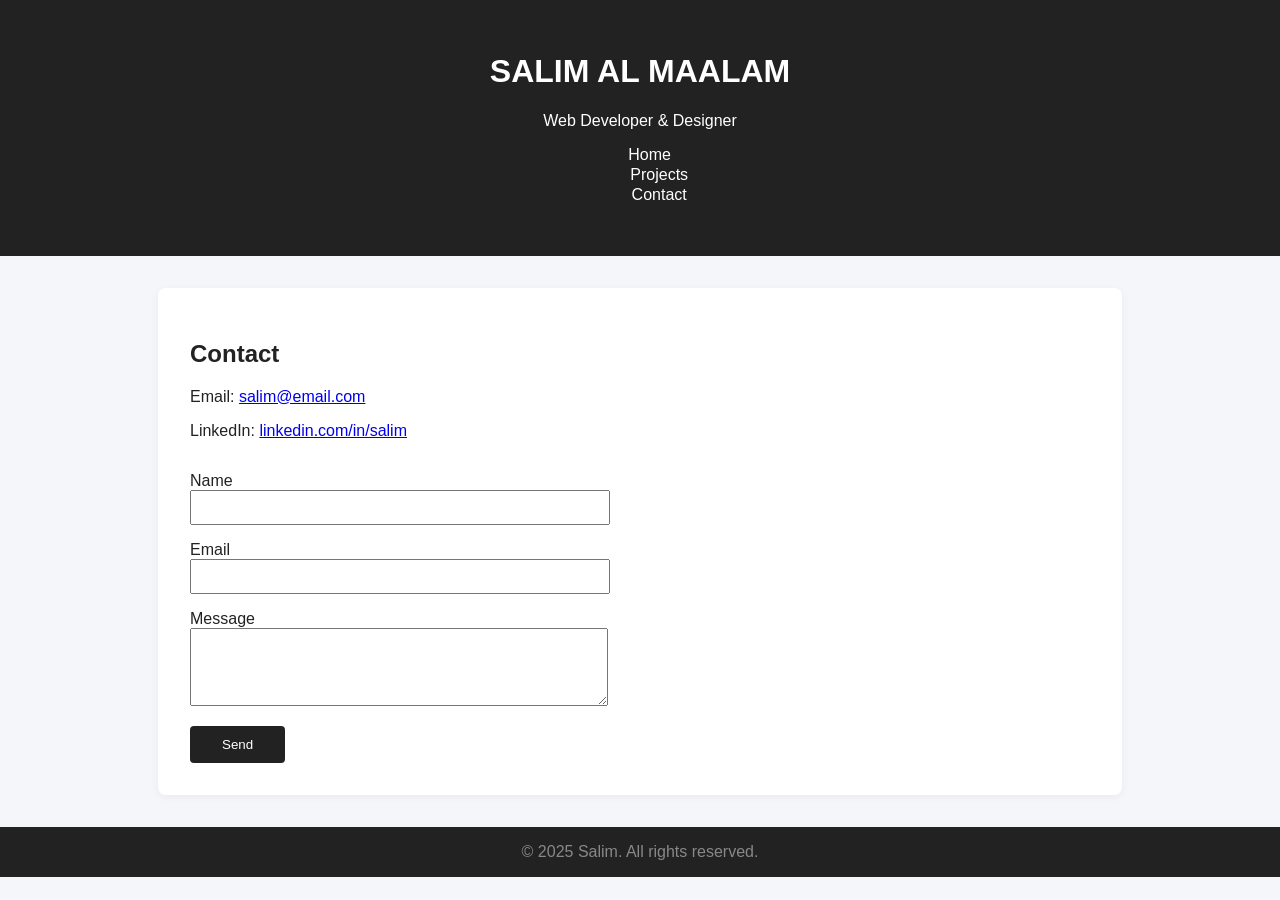
==== contact.html @ 031eb99e "My first Commit!" ====
<!DOCTYPE html>
<html lang="en">
  <head>
    <meta charset="UTF-8" />
    <meta name="viewport" content="width=device-width, initial-scale=1.0" />
    <title>Contact | Salim Portfolio</title>
    <link rel="stylesheet" href="style.css" />
  </head>
  <body>
    <header>
      <h1>SALIM AL MAALAM</h1>
      <p>Web Developer & Designer</p>
      <nav>
        <a href="index.html">Home</a>
        <a href="projects.html">Projects</a>
        <a href="contact.html">Contact</a>
      </nav>
    </header>
    <section>
      <h2>Contact</h2>
      <p>Email: <a href="mailto:salim@email.com">salim@email.com</a></p>
      <p>LinkedIn: <a href="#" target="_blank">linkedin.com/in/salim</a></p>
      <form style="margin-top: 2rem; max-width: 400px">
        <label for="name">Name</label><br />
        <input
          type="text"
          id="name"
          name="name"
          style="width: 100%; padding: 8px; margin-bottom: 1rem"
          required
        /><br />
        <label for="email">Email</label><br />
        <input
          type="email"
          id="email"
          name="email"
          style="width: 100%; padding: 8px; margin-bottom: 1rem"
          required
        /><br />
        <label for="message">Message</label><br />
        <textarea
          id="message"
          name="message"
          rows="4"
          style="width: 100%; padding: 8px; margin-bottom: 1rem"
          required
        ></textarea
        ><br />
        <button
          type="submit"
          style="
            background: #222;
            color: #fff;
            padding: 0.7rem 2rem;
            border: none;
            border-radius: 4px;
            cursor: pointer;
            transition: background 0.3s;
          "
        >
          Send
        </button>
      </form>
    </section>
    <footer>&copy; 2025 Salim. All rights reserved.</footer>
  </body>
</html>
---- style.css ----
/* style.css for Salim Portfolio */

body {
  font-family: "Segoe UI", Arial, sans-serif;
  margin: 0;
  background: #f4f6fa;
  color: #222;
  animation: fadeInBody 1s ease;
}

@keyframes fadeInBody {
  from {
    opacity: 0;
  }
  to {
    opacity: 1;
  }
}

header {
  background: #222;
  color: #fff;
  padding: 2rem 0;
  text-align: center;
  position: relative;
  animation: slideDown 1s cubic-bezier(0.77, 0, 0.18, 1);
}

@keyframes slideDown {
  from {
    transform: translateY(-40px);
    opacity: 0;
  }
  to {
    transform: translateY(0);
    opacity: 1;
  }
}

nav {
  margin-top: 1rem;
}
nav a {
  color: #fff;
  text-decoration: none;
  margin: 0 1.2rem;
  font-weight: 500;
  transition: color 0.3s;
  position: relative;
}
nav a::after {
  content: "";
  display: block;
  width: 0;
  height: 2px;
  background: #ffb347;
  transition: width 0.3s;
  margin: 0 auto;
}
nav a:hover {
  color: #ffb347;
}
nav a:hover::after {
  width: 100%;
}

section {
  max-width: 900px;
  margin: 2rem auto;
  padding: 2rem;
  background: #fff;
  border-radius: 8px;
  box-shadow: 0 2px 8px rgba(0, 0, 0, 0.05);
  animation: fadeInSection 1.2s;
}
@keyframes fadeInSection {
  from {
    opacity: 0;
    transform: translateY(30px);
  }
  to {
    opacity: 1;
    transform: translateY(0);
  }
}

ul.skills {
  display: flex;
  flex-wrap: wrap;
  gap: 1rem;
  list-style: none;
  padding: 0;
}
ul.skills li {
  background: #eee;
  padding: 0.5rem 1rem;
  border-radius: 4px;
  font-weight: 500;
  transition: background 0.3s, transform 0.3s;
}
ul.skills li:hover {
  background: #ffb347;
  color: #fff;
  transform: scale(1.08);
}

.projects-list {
  display: flex;
  flex-wrap: wrap;
  gap: 2rem;
}
.project-card {
  flex: 1 1 250px;
  background: #f9f9f9;
  padding: 1rem;
  border-radius: 6px;
  box-shadow: 0 1px 4px rgba(0, 0, 0, 0.04);
  transition: transform 0.3s, box-shadow 0.3s;
  animation: fadeInCard 1.2s;
}
@keyframes fadeInCard {
  from {
    opacity: 0;
    transform: scale(0.95);
  }
  to {
    opacity: 1;
    transform: scale(1);
  }
}
.project-card:hover {
  transform: translateY(-8px) scale(1.03);
  box-shadow: 0 4px 16px rgba(0, 0, 0, 0.1);
}

footer {
  text-align: center;
  padding: 1rem 0;
  color: #888;
  background: #222;
  margin-top: 2rem;
  font-size: 1rem;
}

@media (max-width: 700px) {
  section,
  .projects-list {
    flex-direction: column;
  }
  .projects-list {
    gap: 1rem;
  }
}
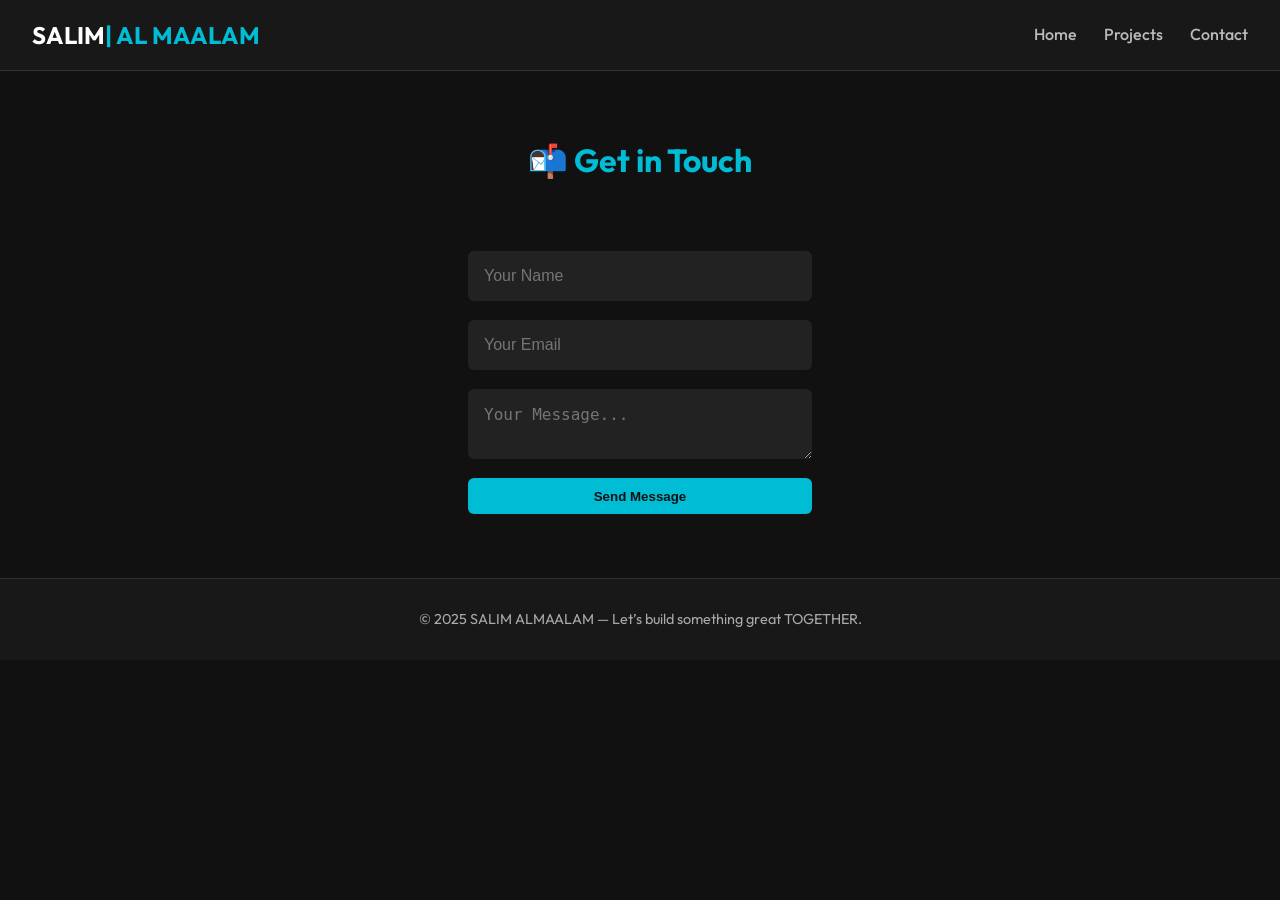
==== commit 8541ddb7: "Changed the whole style for some reason..." ====
--- a/contact.html
+++ b/contact.html
@@ -3,65 +3,39 @@
   <head>
     <meta charset="UTF-8" />
     <meta name="viewport" content="width=device-width, initial-scale=1.0" />
-    <title>Contact | Salim Portfolio</title>
-    <link rel="stylesheet" href="style.css" />
+    <title>Contact | John Doe</title>
+    <link rel="stylesheet" href="css/style.css" />
+    <link
+      href="https://fonts.googleapis.com/css2?family=Outfit:wght@400;600;700&display=swap"
+      rel="stylesheet"
+    />
   </head>
   <body>
     <header>
-      <h1>SALIM AL MAALAM</h1>
-      <p>Web Developer & Designer</p>
+      <div class="logo">SALIM<span>| AL MAALAM</span></div>
       <nav>
         <a href="index.html">Home</a>
         <a href="projects.html">Projects</a>
         <a href="contact.html">Contact</a>
       </nav>
     </header>
-    <section>
-      <h2>Contact</h2>
-      <p>Email: <a href="mailto:salim@email.com">salim@email.com</a></p>
-      <p>LinkedIn: <a href="#" target="_blank">linkedin.com/in/salim</a></p>
-      <form style="margin-top: 2rem; max-width: 400px">
-        <label for="name">Name</label><br />
-        <input
-          type="text"
-          id="name"
-          name="name"
-          style="width: 100%; padding: 8px; margin-bottom: 1rem"
+
+    <main class="contact-section">
+      <h1 class="section-title">📬 Get in Touch</h1>
+      <form class="contact-form">
+        <input type="text" name="name" placeholder="Your Name" required />
+        <input type="email" name="email" placeholder="Your Email" required />
+        <textarea
+          name="message"
+          placeholder="Your Message..."
           required
-        /><br />
-        <label for="email">Email</label><br />
-        <input
-          type="email"
-          id="email"
-          name="email"
-          style="width: 100%; padding: 8px; margin-bottom: 1rem"
-          required
-        /><br />
-        <label for="message">Message</label><br />
-        <textarea
-          id="message"
-          name="message"
-          rows="4"
-          style="width: 100%; padding: 8px; margin-bottom: 1rem"
-          required
-        ></textarea
-        ><br />
-        <button
-          type="submit"
-          style="
-            background: #222;
-            color: #fff;
-            padding: 0.7rem 2rem;
-            border: none;
-            border-radius: 4px;
-            cursor: pointer;
-            transition: background 0.3s;
-          "
-        >
-          Send
-        </button>
+        ></textarea>
+        <button type="submit">Send Message</button>
       </form>
-    </section>
-    <footer>&copy; 2025 Salim. All rights reserved.</footer>
+    </main>
+
+    <footer>
+      <p>© 2025 SALIM ALMAALAM — Let’s build something great TOGETHER.</p>
+    </footer>
   </body>
 </html>
--- a/css/style.css
+++ b/css/style.css
@@ -0,0 +1,194 @@
+/* Reset & Base */
+* {
+  margin: 0;
+  padding: 0;
+  box-sizing: border-box;
+}
+
+html {
+  scroll-behavior: smooth;
+}
+
+body {
+  font-family: "Outfit", sans-serif;
+  background-color: #111;
+  color: #f0f0f0;
+  line-height: 1.6;
+}
+
+/* Header */
+header {
+  background: #181818;
+  padding: 1em 2em;
+  display: flex;
+  justify-content: space-between;
+  align-items: center;
+  border-bottom: 1px solid #333;
+}
+
+.logo {
+  font-size: 1.5rem;
+  font-weight: 700;
+  color: #fff;
+}
+
+.logo span {
+  color: #00bcd4;
+}
+
+nav a {
+  color: #bbb;
+  margin-left: 1.5em;
+  text-decoration: none;
+  font-weight: 500;
+  transition: color 0.3s ease;
+}
+
+nav a:hover {
+  color: #00bcd4;
+}
+
+/* Hero Section */
+.hero {
+  display: flex;
+  justify-content: space-between;
+  align-items: center;
+  padding: 4em 10%;
+  flex-wrap: wrap;
+}
+
+.hero-text {
+  flex: 1;
+  max-width: 600px;
+}
+
+.hero-text h1 {
+  font-size: 2.8rem;
+  margin-bottom: 0.5em;
+}
+
+.hero-text h1 span {
+  color: #00bcd4;
+}
+
+.hero-text p {
+  font-size: 1.1rem;
+  color: #ccc;
+  margin-bottom: 1.5em;
+}
+
+.cta-btn {
+  display: inline-block;
+  padding: 0.75em 1.5em;
+  background: #00bcd4;
+  color: #111;
+  border-radius: 4px;
+  text-decoration: none;
+  font-weight: bold;
+  transition: background 0.3s;
+}
+
+.cta-btn:hover {
+  background: #00acc1;
+}
+
+.hero-img img {
+  width: 100%;
+  max-width: 400px;
+  border-radius: 10px;
+}
+
+/* Footer */
+footer {
+  text-align: center;
+  padding: 2em;
+  border-top: 1px solid #333;
+  background: #181818;
+  font-size: 0.9rem;
+  color: #aaa;
+}
+.projects-section {
+  padding: 4em 10%;
+}
+
+.section-title {
+  font-size: 2rem;
+  margin-bottom: 2em;
+  text-align: center;
+  color: #00bcd4;
+}
+
+.project-grid {
+  display: grid;
+  gap: 2em;
+  grid-template-columns: repeat(auto-fit, minmax(300px, 1fr));
+}
+
+.project-card {
+  background: #1c1c1c;
+  border-radius: 10px;
+  overflow: hidden;
+  box-shadow: 0 0 20px rgba(0, 0, 0, 0.3);
+  transition: transform 0.3s ease;
+  display: block;
+  text-decoration: none;
+}
+.project-card a {
+  color: #ccc;
+  text-decoration: none;
+}
+.project-card:hover {
+  transform: translateY(-8px);
+}
+
+.project-card img {
+  width: 100%;
+  height: auto;
+}
+
+.project-card h2 {
+  padding: 1em 1em 0 1em;
+  color: #ccc;
+}
+
+.project-card p {
+  padding: 0.5em 1em 1em;
+  color: #ccc;
+}
+.contact-section {
+  padding: 4em 10%;
+  max-width: 600px;
+  margin: auto;
+}
+
+.contact-form {
+  display: flex;
+  flex-direction: column;
+  gap: 1.2em;
+}
+
+.contact-form input,
+.contact-form textarea {
+  padding: 1em;
+  border: none;
+  border-radius: 6px;
+  background: #222;
+  color: #f0f0f0;
+  font-size: 1rem;
+  resize: vertical;
+}
+
+.contact-form button {
+  background: #00bcd4;
+  border: none;
+  padding: 0.8em;
+  font-weight: bold;
+  color: #111;
+  border-radius: 6px;
+  cursor: pointer;
+  transition: background 0.3s ease;
+}
+
+.contact-form button:hover {
+  background: #00acc1;
+}
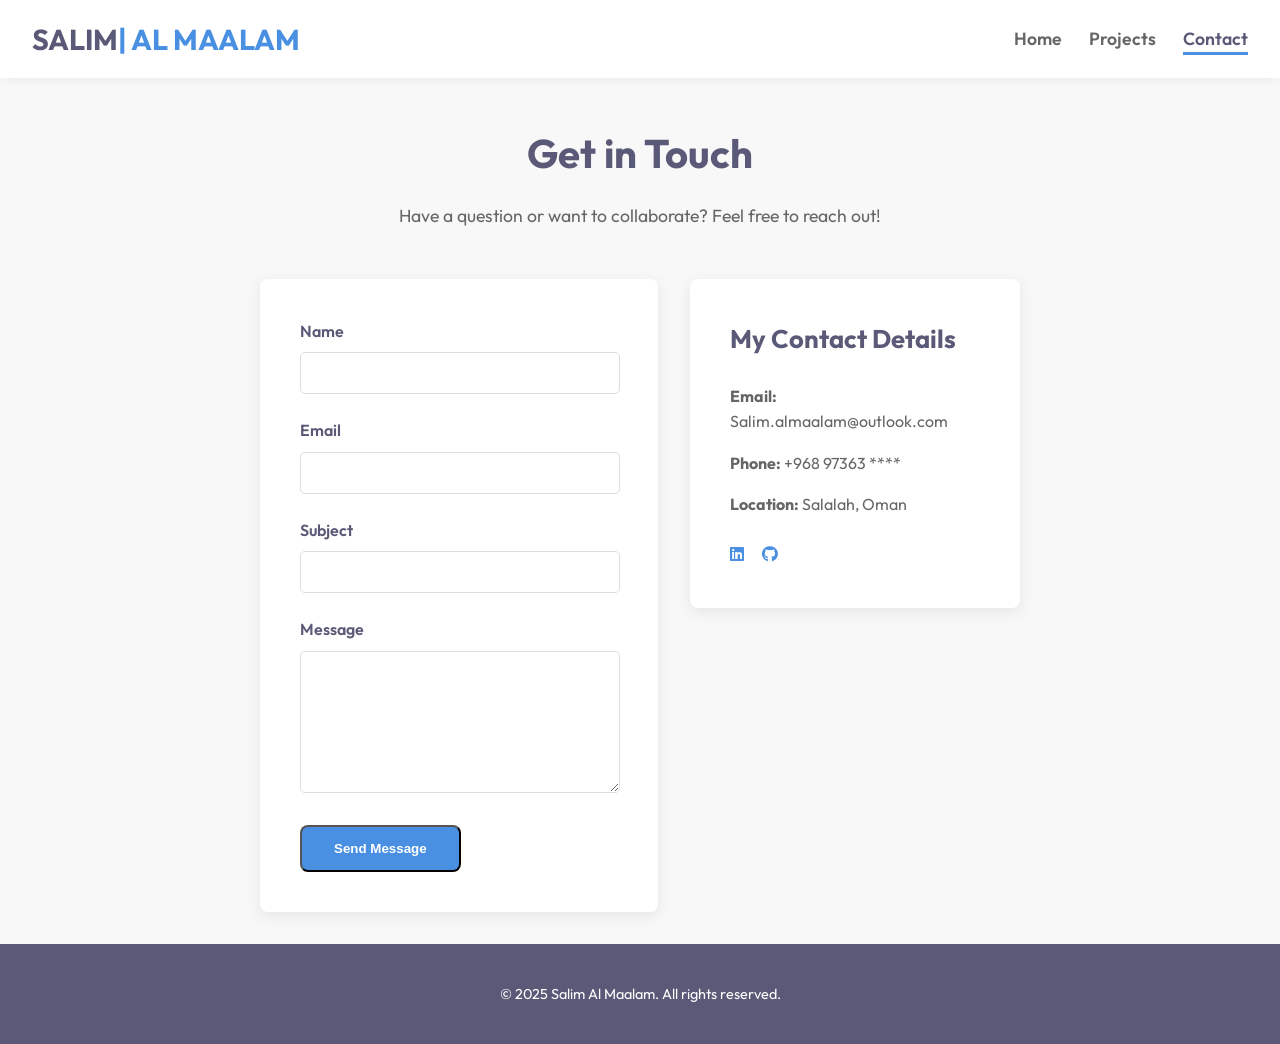
==== commit 4ba0cfe1: "Changed the whole style and added pictures and updated projects" ====
--- a/contact.html
+++ b/contact.html
@@ -3,11 +3,17 @@
   <head>
     <meta charset="UTF-8" />
     <meta name="viewport" content="width=device-width, initial-scale=1.0" />
-    <title>Contact | John Doe</title>
+    <title>Contact Me | Salim Al Maalam</title>
     <link rel="stylesheet" href="css/style.css" />
+    <link rel="preconnect" href="https://fonts.googleapis.com" />
     <link
       href="https://fonts.googleapis.com/css2?family=Outfit:wght@400;600;700&display=swap"
       rel="stylesheet"
+    />
+    <!-- Font Awesome CDN -->
+    <link
+      rel="stylesheet"
+      href="https://cdnjs.cloudflare.com/ajax/libs/font-awesome/6.5.0/css/all.min.css"
     />
   </head>
   <body>
@@ -16,26 +22,52 @@
       <nav>
         <a href="index.html">Home</a>
         <a href="projects.html">Projects</a>
-        <a href="contact.html">Contact</a>
+        <a href="contact.html" class="active">Contact</a>
       </nav>
     </header>
 
     <main class="contact-section">
-      <h1 class="section-title">📬 Get in Touch</h1>
-      <form class="contact-form">
-        <input type="text" name="name" placeholder="Your Name" required />
-        <input type="email" name="email" placeholder="Your Email" required />
-        <textarea
-          name="message"
-          placeholder="Your Message..."
-          required
-        ></textarea>
-        <button type="submit">Send Message</button>
-      </form>
+      <h1>Get in Touch</h1>
+      <p class="contact-intro">
+        Have a question or want to collaborate? Feel free to reach out!
+      </p>
+
+      <div class="contact-container">
+        <form class="contact-form" action="#" method="POST">
+          <div class="form-group">
+            <label for="name">Name</label>
+            <input type="text" id="name" name="name" required />
+          </div>
+          <div class="form-group">
+            <label for="email">Email</label>
+            <input type="email" id="email" name="email" required />
+          </div>
+          <div class="form-group">
+            <label for="subject">Subject</label>
+            <input type="text" id="subject" name="subject" />
+          </div>
+          <div class="form-group">
+            <label for="message">Message</label>
+            <textarea id="message" name="message" rows="6" required></textarea>
+          </div>
+          <button type="submit" class="btn">Send Message</button>
+        </form>
+
+        <div class="contact-info">
+          <h3>My Contact Details</h3>
+          <p><strong>Email:</strong> Salim.almaalam@outlook.com</p>
+          <p><strong>Phone:</strong> +968 97363 ****</p>
+          <p><strong>Location:</strong> Salalah, Oman</p>
+          <div class="social-links">
+            <a href="#" target="_blank"><i class="fab fa-linkedin"></i></a>
+            <a href="#" target="_blank"><i class="fab fa-github"></i></a>
+          </div>
+        </div>
+      </div>
     </main>
 
     <footer>
-      <p>© 2025 SALIM ALMAALAM — Let’s build something great TOGETHER.</p>
+      <p>&copy; 2025 Salim Al Maalam. All rights reserved.</p>
     </footer>
   </body>
 </html>
--- a/css/style.css
+++ b/css/style.css
@@ -1,194 +1,455 @@
-/* Reset & Base */
-* {
+/* General Styling */
+:root {
+  --primary-color: #5a5a78; /* A professional purple/grey */
+  --secondary-color: #8c8c9e; /* Lighter shade for accents */
+  --accent-color: #4a90e2; /* A vibrant blue for highlights */
+  --text-color: #333;
+  --light-text-color: #666;
+  --background-color: #f8f8f8;
+  --card-background: #ffffff;
+  --border-radius: 8px;
+  --transition-speed: 0.3s;
+}
+
+body {
+  font-family: "Outfit", sans-serif;
   margin: 0;
   padding: 0;
-  box-sizing: border-box;
-}
-
-html {
-  scroll-behavior: smooth;
-}
-
-body {
-  font-family: "Outfit", sans-serif;
-  background-color: #111;
-  color: #f0f0f0;
   line-height: 1.6;
+  color: var(--text-color);
+  background-color: var(--background-color);
+  display: flex;
+  flex-direction: column;
+  min-height: 100vh;
+}
+
+h1,
+h2,
+h3 {
+  color: var(--primary-color);
+  font-weight: 700;
+}
+
+a {
+  text-decoration: none;
+  color: var(--accent-color);
+  transition: color var(--transition-speed) ease-in-out;
+}
+
+a:hover {
+  color: var(--primary-color);
 }
 
 /* Header */
 header {
-  background: #181818;
-  padding: 1em 2em;
+  background-color: var(--card-background);
+  padding: 1rem 2rem;
+  box-shadow: 0 2px 10px rgba(0, 0, 0, 0.05);
   display: flex;
   justify-content: space-between;
   align-items: center;
-  border-bottom: 1px solid #333;
+  flex-wrap: wrap; /* Allows navigation to wrap on smaller screens */
+  position: sticky;
+  top: 0;
+  z-index: 1000;
 }
 
 .logo {
-  font-size: 1.5rem;
+  font-size: 1.8rem;
   font-weight: 700;
-  color: #fff;
+  color: var(--primary-color);
 }
 
 .logo span {
-  color: #00bcd4;
+  color: var(--accent-color);
 }
 
 nav a {
-  color: #bbb;
-  margin-left: 1.5em;
-  text-decoration: none;
-  font-weight: 500;
-  transition: color 0.3s ease;
-}
-
-nav a:hover {
-  color: #00bcd4;
-}
-
-/* Hero Section */
-.hero {
+  margin-left: 1.5rem;
+  font-weight: 600;
+  font-size: 1.1rem;
+  color: var(--light-text-color);
+  position: relative;
+  transition: color var(--transition-speed) ease-in-out;
+}
+
+nav a::after {
+  content: "";
+  position: absolute;
+  left: 0;
+  bottom: -5px;
+  width: 0;
+  height: 3px;
+  background-color: var(--accent-color);
+  transition: width var(--transition-speed) ease-in-out;
+}
+
+nav a:hover::after,
+nav a.active::after {
+  width: 100%;
+}
+
+nav a.active {
+  color: var(--primary-color);
+}
+
+/* Main Content Area */
+main {
+  flex: 1; /* Allows main content to grow and push footer down */
+  padding: 2rem;
+  max-width: 1200px;
+  margin: 0 auto;
+  opacity: 0; /* For fade-in animation */
+  animation: fadeIn 1s forwards;
+}
+
+@keyframes fadeIn {
+  to {
+    opacity: 1;
+  }
+}
+
+/* Home Page Specific */
+.home-hero {
   display: flex;
-  justify-content: space-between;
   align-items: center;
-  padding: 4em 10%;
+  justify-content: center;
+  gap: 3rem;
+  padding: 4rem 0;
+  flex-wrap: wrap-reverse; /* Image on right on desktop, top on mobile */
+  text-align: center; /* Center text on mobile */
+}
+
+.hero-content {
+  flex: 1;
+  min-width: 300px;
+}
+
+.hero-content h1 {
+  font-size: 3.5rem;
+  margin-bottom: 0.5rem;
+  line-height: 1.1;
+}
+
+.hero-content h2 {
+  font-size: 2rem;
+  color: var(--secondary-color);
+  margin-top: 0;
+}
+
+.hero-content p {
+  font-size: 1.1rem;
+  margin-bottom: 2rem;
+  color: var(--light-text-color);
+}
+
+.hero-image {
+  flex: 1;
+  min-width: 250px;
+  display: flex;
+  justify-content: center;
+}
+
+.profile-pic {
+  width: 300px;
+  height: 400px;
+  border-radius: 25%;
+  object-fit: cover;
+  border: 5px solid var(--accent-color);
+  box-shadow: 0 10px 20px rgba(0, 0, 0, 0.1);
+  transition: transform 0.5s ease-in-out;
+}
+
+.profile-pic:hover {
+  transform: scale(1.03);
+}
+
+.btn {
+  display: inline-block;
+  background-color: var(--accent-color);
+  color: white;
+  padding: 0.9rem 2rem;
+  border-radius: var(--border-radius);
+  font-weight: 600;
+  transition: background-color var(--transition-speed) ease-in-out,
+    transform var(--transition-speed) ease-in-out;
+}
+
+.btn:hover {
+  background-color: var(--primary-color);
+  color: var(--background-color);
+  transform: translateY(-3px);
+}
+
+/* Projects Page Specific */
+.projects-grid {
+  display: grid;
+  grid-template-columns: repeat(auto-fit, minmax(300px, 1fr));
+  gap: 2rem;
+  padding-top: 1rem;
+}
+
+.projects-grid h1 {
+  grid-column: 1 / -1; /* Spans across all columns */
+  text-align: center;
+  margin-bottom: 2rem;
+  font-size: 2.5rem;
+}
+
+.project-card {
+  background-color: var(--card-background);
+  border-radius: var(--border-radius);
+  box-shadow: 0 4px 15px rgba(0, 0, 0, 0.08);
+  overflow: hidden;
+  transition: transform var(--transition-speed) ease-in-out,
+    box-shadow var(--transition-speed) ease-in-out;
+}
+
+.project-card:hover {
+  transform: translateY(-5px);
+  box-shadow: 0 8px 25px rgba(0, 0, 0, 0.12);
+}
+
+.project-card img {
+  width: 100%;
+  height: 200px;
+  object-fit: cover;
+  display: block;
+}
+
+.project-card h3 {
+  padding: 1rem 1.5rem 0.5rem;
+  margin: 0;
+  font-size: 1.4rem;
+}
+
+.project-card p {
+  padding: 0 1.5rem 1rem;
+  color: var(--light-text-color);
+  font-size: 0.95rem;
+}
+
+.project-card .project-link {
+  display: inline-block;
+  margin: 0 1.5rem 1.5rem;
+  padding: 0.6rem 1rem;
+  border: 1px solid var(--accent-color);
+  border-radius: 5px;
+  font-size: 0.9rem;
+  font-weight: 600;
+  transition: all var(--transition-speed) ease-in-out;
+}
+
+.project-card .project-link:hover {
+  background-color: var(--accent-color);
+  color: white;
+}
+
+/* Contact Page Specific */
+.contact-section {
+  text-align: center;
+  padding-top: 1rem;
+}
+
+.contact-section h1 {
+  font-size: 2.5rem;
+  margin-bottom: 1rem;
+}
+
+.contact-intro {
+  font-size: 1.1rem;
+  color: var(--light-text-color);
+  margin-bottom: 3rem;
+}
+
+.contact-container {
+  display: flex;
   flex-wrap: wrap;
-}
-
-.hero-text {
-  flex: 1;
-  max-width: 600px;
-}
-
-.hero-text h1 {
-  font-size: 2.8rem;
-  margin-bottom: 0.5em;
-}
-
-.hero-text h1 span {
-  color: #00bcd4;
-}
-
-.hero-text p {
-  font-size: 1.1rem;
-  color: #ccc;
-  margin-bottom: 1.5em;
-}
-
-.cta-btn {
+  gap: 2rem;
+  justify-content: center;
+  align-items: flex-start; /* Align items to the top */
+}
+
+.contact-form {
+  background-color: var(--card-background);
+  padding: 2.5rem;
+  border-radius: var(--border-radius);
+  box-shadow: 0 4px 15px rgba(0, 0, 0, 0.08);
+  flex: 2; /* Takes more space */
+  min-width: 300px;
+  text-align: left;
+}
+
+.contact-form .form-group {
+  margin-bottom: 1.5rem;
+}
+
+.contact-form label {
+  display: block;
+  margin-bottom: 0.5rem;
+  font-weight: 600;
+  color: var(--primary-color);
+}
+
+.contact-form input[type="text"],
+.contact-form input[type="email"],
+.contact-form textarea {
+  width: calc(100% - 20px); /* Account for padding */
+  padding: 10px;
+  border: 1px solid #ddd;
+  border-radius: 5px;
+  font-family: "Outfit", sans-serif;
+  font-size: 1rem;
+  transition: border-color var(--transition-speed) ease-in-out;
+}
+
+.contact-form input:focus,
+.contact-form textarea:focus {
+  border-color: var(--accent-color);
+  outline: none;
+  box-shadow: 0 0 5px rgba(74, 144, 226, 0.3);
+}
+
+.contact-form textarea {
+  resize: vertical;
+}
+
+.contact-info {
+  background-color: var(--card-background);
+  padding: 2.5rem;
+  border-radius: var(--border-radius);
+  box-shadow: 0 4px 15px rgba(0, 0, 0, 0.08);
+  flex: 1; /* Takes less space */
+  min-width: 250px;
+  text-align: left;
+}
+
+.contact-info h3 {
+  margin-top: 0;
+  margin-bottom: 1.5rem;
+  font-size: 1.6rem;
+  color: var(--primary-color);
+}
+
+.contact-info p {
+  margin-bottom: 0.8rem;
+  color: var(--light-text-color);
+  font-size: 1rem;
+}
+
+.social-links {
+  margin-top: 1.5rem;
+}
+
+.social-links a {
+  margin-right: 15px;
   display: inline-block;
-  padding: 0.75em 1.5em;
-  background: #00bcd4;
-  color: #111;
-  border-radius: 4px;
-  text-decoration: none;
-  font-weight: bold;
-  transition: background 0.3s;
-}
-
-.cta-btn:hover {
-  background: #00acc1;
-}
-
-.hero-img img {
-  width: 100%;
-  max-width: 400px;
-  border-radius: 10px;
+  transition: transform var(--transition-speed) ease-in-out;
+}
+
+.social-links a:hover {
+  transform: translateY(-3px);
+}
+
+.social-links img {
+  width: 30px;
+  height: 30px;
+  border-radius: 50%;
+  object-fit: contain;
 }
 
 /* Footer */
 footer {
   text-align: center;
-  padding: 2em;
-  border-top: 1px solid #333;
-  background: #181818;
+  padding: 1.5rem;
+  background-color: var(--primary-color);
+  color: white;
+  margin-top: auto; /* Pushes footer to the bottom */
   font-size: 0.9rem;
-  color: #aaa;
-}
-.projects-section {
-  padding: 4em 10%;
-}
-
-.section-title {
-  font-size: 2rem;
-  margin-bottom: 2em;
-  text-align: center;
-  color: #00bcd4;
-}
-
-.project-grid {
-  display: grid;
-  gap: 2em;
-  grid-template-columns: repeat(auto-fit, minmax(300px, 1fr));
-}
-
-.project-card {
-  background: #1c1c1c;
-  border-radius: 10px;
-  overflow: hidden;
-  box-shadow: 0 0 20px rgba(0, 0, 0, 0.3);
-  transition: transform 0.3s ease;
-  display: block;
-  text-decoration: none;
-}
-.project-card a {
-  color: #ccc;
-  text-decoration: none;
-}
-.project-card:hover {
-  transform: translateY(-8px);
-}
-
-.project-card img {
-  width: 100%;
-  height: auto;
-}
-
-.project-card h2 {
-  padding: 1em 1em 0 1em;
-  color: #ccc;
-}
-
-.project-card p {
-  padding: 0.5em 1em 1em;
-  color: #ccc;
-}
-.contact-section {
-  padding: 4em 10%;
-  max-width: 600px;
-  margin: auto;
-}
-
-.contact-form {
-  display: flex;
-  flex-direction: column;
-  gap: 1.2em;
-}
-
-.contact-form input,
-.contact-form textarea {
-  padding: 1em;
-  border: none;
-  border-radius: 6px;
-  background: #222;
-  color: #f0f0f0;
-  font-size: 1rem;
-  resize: vertical;
-}
-
-.contact-form button {
-  background: #00bcd4;
-  border: none;
-  padding: 0.8em;
-  font-weight: bold;
-  color: #111;
-  border-radius: 6px;
-  cursor: pointer;
-  transition: background 0.3s ease;
-}
-
-.contact-form button:hover {
-  background: #00acc1;
-}
+}
+
+/* Responsive Design */
+@media (max-width: 768px) {
+  header {
+    flex-direction: column;
+    text-align: center;
+  }
+
+  nav {
+    margin-top: 1rem;
+  }
+
+  nav a {
+    margin: 0 0.8rem;
+    font-size: 1rem;
+  }
+
+  .home-hero {
+    flex-direction: column; /* Stack image and content */
+    padding: 2rem 0;
+  }
+
+  .hero-content h1 {
+    font-size: 2.5rem;
+  }
+
+  .hero-content h2 {
+    font-size: 1.5rem;
+  }
+
+  .projects-grid {
+    grid-template-columns: 1fr; /* Single column on small screens */
+  }
+
+  .contact-container {
+    flex-direction: column;
+    align-items: center;
+  }
+
+  .contact-form,
+  .contact-info {
+    width: 90%;
+    max-width: 500px;
+  }
+}
+
+@media (max-width: 480px) {
+  .logo {
+    font-size: 1.5rem;
+  }
+
+  nav a {
+    margin: 0 0.5rem;
+    font-size: 0.9rem;
+  }
+
+  .hero-content h1 {
+    font-size: 2rem;
+  }
+
+  .hero-content h2 {
+    font-size: 1.2rem;
+  }
+
+  .profile-pic {
+    width: 200px;
+    height: 200px;
+  }
+
+  main {
+    padding: 1rem;
+  }
+
+  .project-card h3 {
+    font-size: 1.2rem;
+  }
+
+  .project-card p {
+    font-size: 0.85rem;
+  }
+
+  .contact-form,
+  .contact-info {
+    padding: 1.5rem;
+  }
+}
